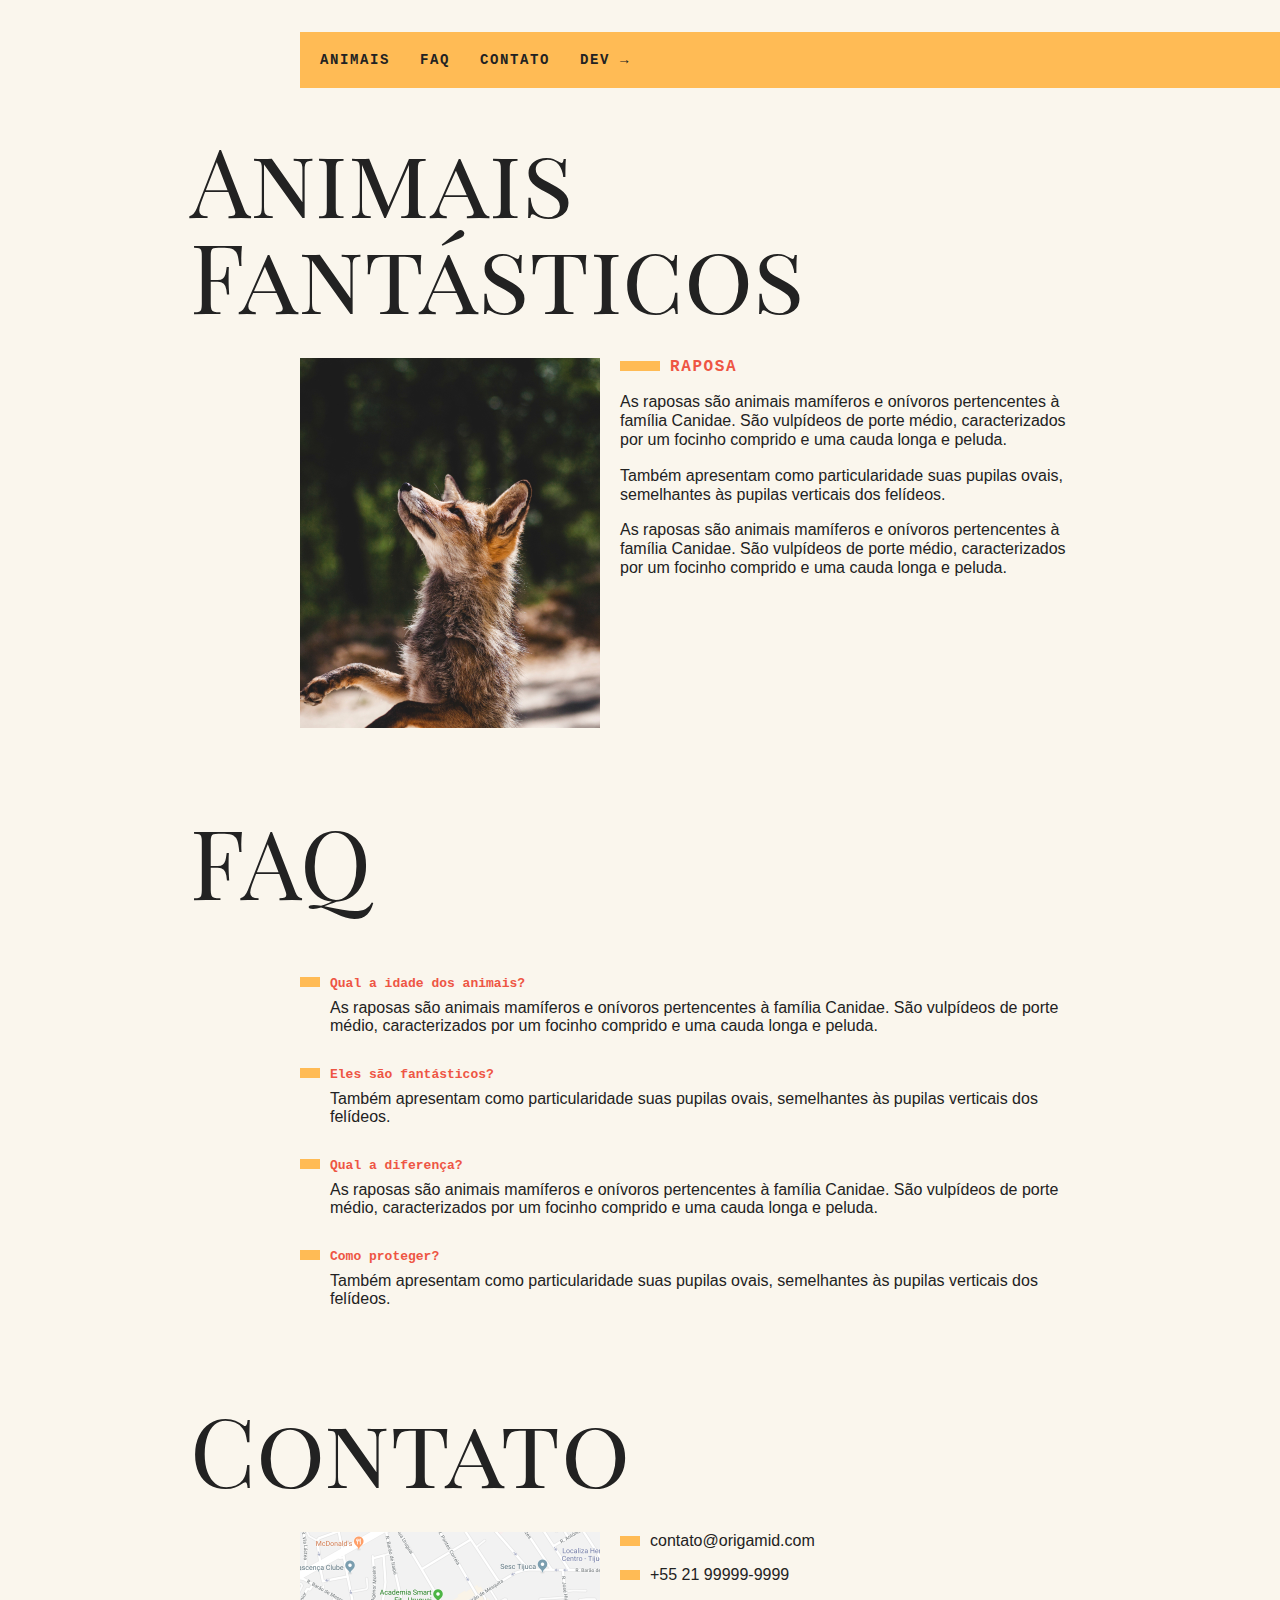
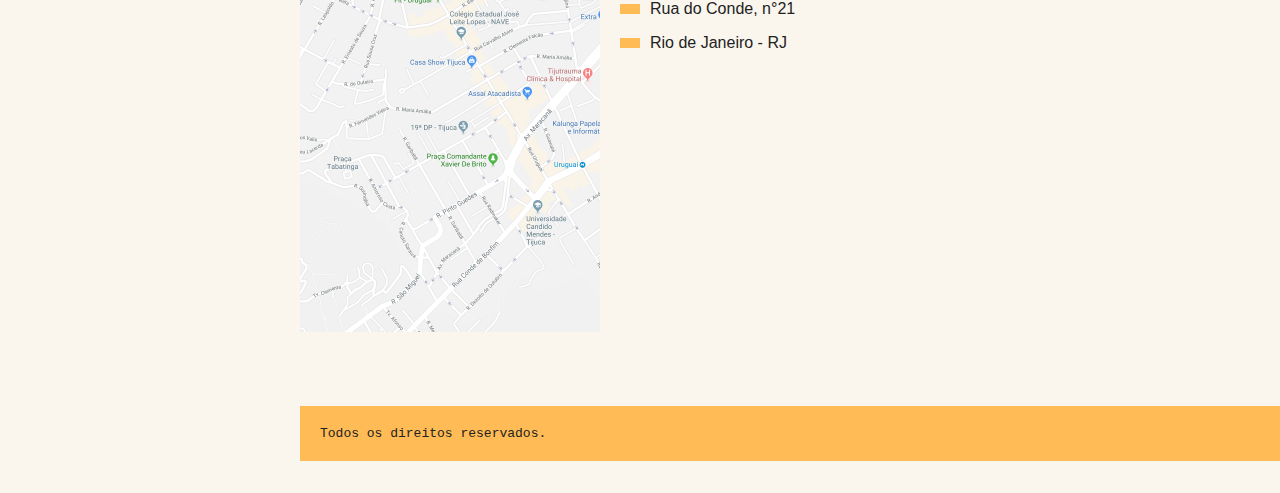
==== animais-fantasticos/index.html @ f32c7e7a "manipulação básica com JS no projeto e init de acessibilidade" ====
<!DOCTYPE html>
<html lang="en">

<head>
  <meta charset="UTF-8">
  <link rel="preconnect" href="https://fonts.googleapis.com">
  <link rel="preconnect" href="https://fonts.gstatic.com" crossorigin>

  <meta http-equiv="X-UA-Compatible" content="IE=edge">
  <meta name="viewport" content="width=device-width, initial-scale=1.0">
  <title>Animais Fantásticos</title>
  <link href="https://fonts.googleapis.com/css2?family=Playfair+Display+SC&display=swap" rel="stylesheet">
  <link rel="stylesheet" href="css/style.css">
  <script>
    document.documentElement.className += ' js'
  </script>
</head>

<body>
  <nav class="menu">
    <ul>
      <li><a href="#animais">Animais</a></li>
      <li><a href="#faq">FAQ</a></li>
      <li><a href="#contato">Contato</a></li>
      <li><a href="https://origamid.com/">Dev →</a></li>
    </ul>
  </nav>

  <section class="grid-section animais" id="animais">
    <h1 class="titulo">Animais Fantásticos</h1>
    <ul class="animais-lista js-tabmenu">
      <li><img src="img/imagem1.jpg"></li>
      <li><img src="img/imagem2.jpg"></li>
      <li><img src="img/imagem3.jpg"></li>
      <li><img src="img/imagem4.jpg"></li>
      <li><img src="img/imagem5.jpg"></li>
      <li><img src="img/imagem6.jpg"></li>
    </ul>

    <div class="animais-descricao js-tabcontent">
      <section>
        <h2>Raposa</h2>

        <p>As raposas são animais mamíferos e onívoros pertencentes à família Canidae. São vulpídeos de porte médio, caracterizados por um focinho comprido e uma cauda longa e peluda.</p>

        <p>Também apresentam como particularidade suas pupilas ovais, semelhantes às pupilas verticais dos felídeos.</p>

        <p>As raposas são animais mamíferos e onívoros pertencentes à família Canidae. São vulpídeos de porte médio, caracterizados por um focinho comprido e uma cauda longa e peluda.</p>
      </section>
      <section>
        <h2>Esquilo</h2>

        <p>As raposas são animais mamíferos e onívoros pertencentes à família Canidae. São vulpídeos de porte médio, caracterizados por um focinho comprido e uma cauda longa e peluda.</p>

        <p>Também apresentam como particularidade suas pupilas ovais, semelhantes às pupilas verticais dos felídeos.</p>

        <p>As raposas são animais mamíferos e onívoros pertencentes à família Canidae. São vulpídeos de porte médio, caracterizados por um focinho comprido e uma cauda longa e peluda.</p>
      </section>
      <section>
        <h2>Urso</h2>

        <p>As raposas são animais mamíferos e onívoros pertencentes à família Canidae. São vulpídeos de porte médio, caracterizados por um focinho comprido e uma cauda longa e peluda.</p>

        <p>Também apresentam como particularidade suas pupilas ovais, semelhantes às pupilas verticais dos felídeos.</p>

        <p>As raposas são animais mamíferos e onívoros pertencentes à família Canidae. São vulpídeos de porte médio, caracterizados por um focinho comprido e uma cauda longa e peluda.</p>
      </section>
      <section>
        <h2>Lobo</h2>

        <p>As raposas são animais mamíferos e onívoros pertencentes à família Canidae. São vulpídeos de porte médio, caracterizados por um focinho comprido e uma cauda longa e peluda.</p>

        <p>Também apresentam como particularidade suas pupilas ovais, semelhantes às pupilas verticais dos felídeos.</p>

        <p>As raposas são animais mamíferos e onívoros pertencentes à família Canidae. São vulpídeos de porte médio, caracterizados por um focinho comprido e uma cauda longa e peluda.</p>
      </section>
      <section>
        <h2>Macaco</h2>

        <p>As raposas são animais mamíferos e onívoros pertencentes à família Canidae. São vulpídeos de porte médio, caracterizados por um focinho comprido e uma cauda longa e peluda.</p>

        <p>Também apresentam como particularidade suas pupilas ovais, semelhantes às pupilas verticais dos felídeos.</p>

        <p>As raposas são animais mamíferos e onívoros pertencentes à família Canidae. São vulpídeos de porte médio, caracterizados por um focinho comprido e uma cauda longa e peluda.</p>
      </section>
      <section>
        <h2>Leão</h2>

        <p>As raposas são animais mamíferos e onívoros pertencentes à família Canidae. São vulpídeos de porte médio, caracterizados por um focinho comprido e uma cauda longa e peluda.</p>

        <p>Também apresentam como particularidade suas pupilas ovais, semelhantes às pupilas verticais dos felídeos.</p>

        <p>As raposas são animais mamíferos e onívoros pertencentes à família Canidae. São vulpídeos de porte médio, caracterizados por um focinho comprido e uma cauda longa e peluda.</p>
      </section>
    </div>

  </section>

  <section class="grid-section faq" id="faq">
    <h1 class="titulo">FAQ</h1>
    <dl class="faq-lista">
      <dt>Qual a idade dos animais?</dt>
      <dd>As raposas são animais mamíferos e onívoros pertencentes à família Canidae. São vulpídeos de porte médio, caracterizados por um focinho comprido e uma cauda longa e peluda.</dd>
      <dt>Eles são fantásticos?</dt>
      <dd>Também apresentam como particularidade suas pupilas ovais, semelhantes às pupilas verticais dos felídeos.</dd>
      <dt>Qual a diferença?</dt>
      <dd>As raposas são animais mamíferos e onívoros pertencentes à família Canidae. São vulpídeos de porte médio, caracterizados por um focinho comprido e uma cauda longa e peluda.
      </dd>
      <dt>Como proteger?</dt>
      <dd>Também apresentam como particularidade suas pupilas ovais, semelhantes às pupilas verticais dos felídeos.</dd>
    </dl>


  </section>

  <section class="grid-section contato" id="contato">
    <h1 class="titulo">Contato</h1>
    <div class="mapa">
      <img src="img/mapa.png">
    </div>
    <ul class="dados">
      <li>contato@origamid.com</li>
      <li>+55 21 99999-9999</li>
      <li>Rua do Conde, n°21</li>
      <li>Rio de Janeiro - RJ</li>
    </ul>
  </section>

  <footer class="copy">
    <p>Todos os direitos reservados.</p>
  </footer>
  <script src="script.js"></script>

  <!-- Scripts de exercicios -->
  <!-- <script src="../DOM-iniciante/02-selecao-elementos.js"></script> -->
  <!--  <script src="../DOM-iniciante/03-foreach-e-arrow-function.js"></script> -->
  <!-- <script src="../DOM-iniciante/04-classes-e-atributos-exercicio.js"></script>  -->
  <!-- <script src="../DOM-iniciante/05-dimensoes-e-distancias-exercicio.js"></script> -->
  <!-- <script src="../DOM-iniciante/06-eventos.js"></script> -->
  <!-- <script src="../DOM-iniciante/07-traversing-e-manipulacao.js"></script> -->
  <script src="../DOM-iniciante/08-tabmenu.js"></script>
</body>

</html>
---- animais-fantasticos/css/style.css ----
body,
h1,
h2,
h3,
ul,
li,
dd,
dt,
dl,
p {
  margin: 0;
  padding: 0;
}

img {
  display: block;
  max-width: 100%;
}

ul {
  list-style: none;
}

body {
  background-color: #faf6ed;
  color: #222;
  display: grid;
  grid-template-columns: 1fr 120px minmax(300px, 800px) 1fr;
}

.menu {
  grid-column: 3/-1;
  margin-top: 2rem;
  margin-bottom: 2rem;
  background-color: #fb5;
}

.menu ul {
  display: flex;
  flex-wrap: wrap;
  padding: 10px;
  gap: 10px;
}

.menu li a {
  display: block;
  padding: 10px;
  color: #222;
  text-decoration: none;
  font-family: monospace;
  font-weight: bold;
  text-transform: uppercase;
  font-size: 0.875rem;
  letter-spacing: 0.1rem;
}

.grid-section {
  grid-column: 2 / 4;
  width: 100%;
  box-sizing: border-box;
  padding: 10px;
  display: grid;
  grid-template-columns: 90px 300px 1fr;
  gap: 20px;
  margin-bottom: 4rem;
}

.titulo {
  font-family: "Playfair Display SC", Georgia, "Times New Roman", Times, serif;
  font-size: 6rem;
  line-height: 1;
  font-weight: 400;
  margin-bottom: 1rem;
  grid-column: 1/4;
}

.animais h2 {
  font-family: monospace;
  font-size: 1rem;
  text-transform: uppercase;
  letter-spacing: 0.1rem;
  margin-bottom: 1rem;
  color: #e54;
}

.animais h2::before {
  content: "";
  display: inline-block;
  width: 40px;
  height: 10px;
  margin-right: 10px;
  background-color: #fb5;
}

.animais p {
  font-family: Arial, Helvetica, sans-serif;
  line-height: 1.2;
  margin-bottom: 1rem;
}

.animais-lista {
  height: 370px;
  overflow-y: scroll;
  grid-column: 2;
}
.animais-lista li {
  cursor: pointer;
}

.animais-lista::-webkit-scrollbar {
  width: 18px;
}

.animais-lista::-webkit-scrollbar-thumb {
  background-color: #fb5;
  border-left: 4px solid #faf6ed;
  border-right: 4px solid #faf6ed;
}

.animais-lista::-webkit-scrollbar-track {
  background-color: #faf6ed;
}

.animais-descricao {
  grid-column: 3;
}

.animais-descricao section {
  margin-bottom: 3rem;
}

.faq-lista {
  grid-column: 2/4;
}

.faq-lista dt {
  font-family: monospace;
  font-weight: bold;
  margin-top: 2rem;
  margin-bottom: 0.5rem;
  color: #e54;
}

.faq-lista dt::before {
  content: "";
  display: inline-block;
  width: 20px;
  height: 10px;
  background-color: #fb5;
  margin-right: 10px;
}

.faq-lista dd {
  font-family: Arial, Helvetica, sans-serif;
  margin-bottom: 0.5rem;
  margin-left: 30px;
}

.mapa {
  grid-column: 2;
}

.dados {
  grid-column: 3;
}

.dados li {
  margin-bottom: 1rem;
  font-family: Arial, Helvetica, sans-serif;
}

.dados li::before {
  content: "";
  display: inline-block;
  width: 20px;
  height: 10px;
  background-color: #fb5;
  margin-right: 10px;
}

.copy {
  grid-column: 3/5;
  margin-bottom: 2rem;
  background-color: #fb5;
}

.copy p {
  padding: 20px;
  font-family: monospace;
}

@media (width < 700px) {
  body {
    grid-template-columns: 1fr;
  }
  .menu,
  .grid-section,
  .copy {
    grid-column: 1;
  }

  .grid-section {
    grid-template-columns: 100px 1fr;
    gap: 10px;
  }
  .animais-lista {
    grid-column: 1;
  }

  .faq-lista,
  .dados,
  .mapa {
    grid-column: 1/3;
  }
  .grid-section h1 {
    font-size: 3rem;
  }
  .menu {
    margin-top: 0px;
  }
  .copy {
    margin-bottom: 0px;
  }
}

.js .js-tabcontent section {
  display: none;
}

.js-tabcontent section.ativo {
  display: block;
  animation: show 0.5s forwards;
}

@keyframes show {
  0% {
    opacity: 0;
    transform: translate3d(-30px, 0, 0);
  }
  100% {
    opacity: 1;
    transform: translate3d(0, 0, 0);
  }
}
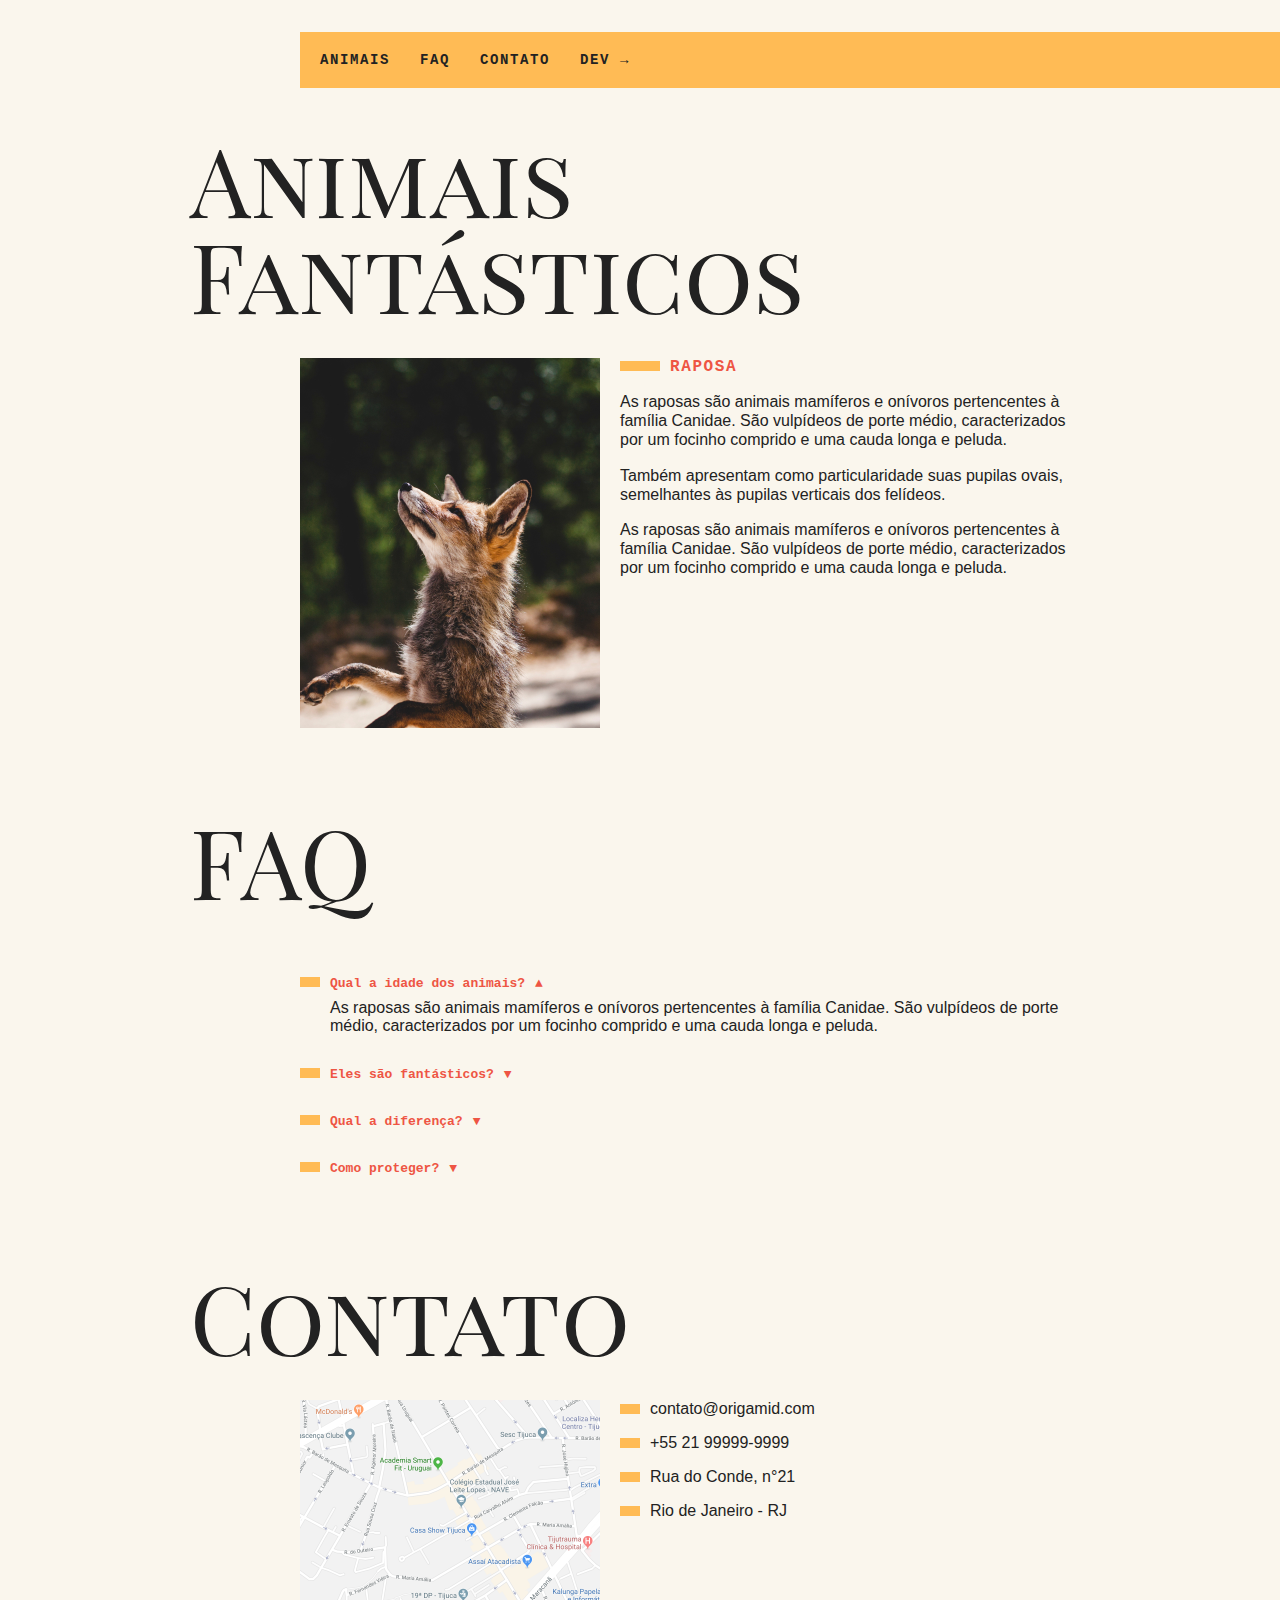
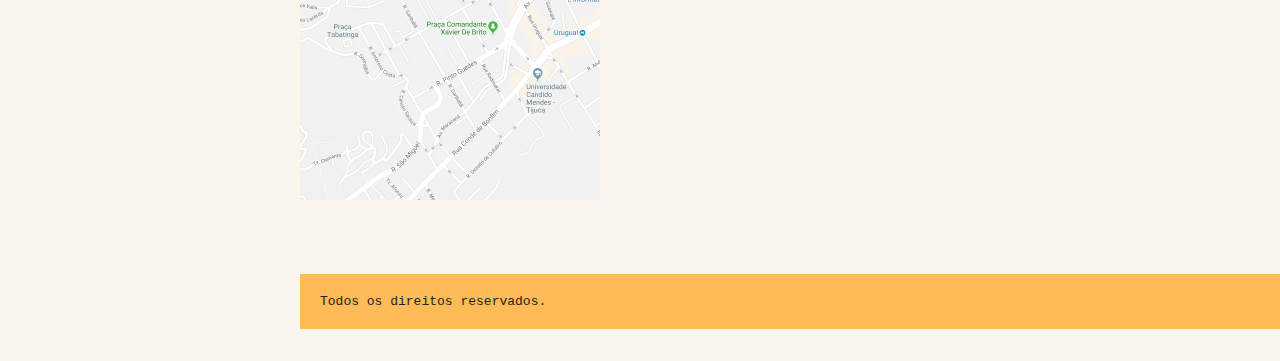
==== commit e90536c9: "accordion inserido no site projeto" ====
--- a/animais-fantasticos/index.html
+++ b/animais-fantasticos/index.html
@@ -98,7 +98,7 @@
 
   <section class="grid-section faq" id="faq">
     <h1 class="titulo">FAQ</h1>
-    <dl class="faq-lista">
+    <dl class="faq-lista js-accordion">
       <dt>Qual a idade dos animais?</dt>
       <dd>As raposas são animais mamíferos e onívoros pertencentes à família Canidae. São vulpídeos de porte médio, caracterizados por um focinho comprido e uma cauda longa e peluda.</dd>
       <dt>Eles são fantásticos?</dt>
--- a/animais-fantasticos/css/style.css
+++ b/animais-fantasticos/css/style.css
@@ -139,6 +139,7 @@
   margin-top: 2rem;
   margin-bottom: 0.5rem;
   color: #e54;
+  cursor: pointer;
 }
 
 .faq-lista dt::before {
@@ -242,3 +243,32 @@
     transform: translate3d(0, 0, 0);
   }
 }
+
+.js .js-accordion dd {
+  display: none;
+}
+
+.js-accordion dd.ativo {
+  display: block;
+  animation: slideDown 0.5s;
+}
+
+.js-accordion dt::after {
+  content: "▼";
+  margin-left: 10px;
+}
+
+.js-accordion dt.ativo::after {
+  content: "▲";
+}
+
+@keyframes slideDown {
+  from {
+    opacity: 0;
+    max-height: 0;
+  }
+  to {
+    opacity: 1;
+    max-height: 200px;
+  }
+}
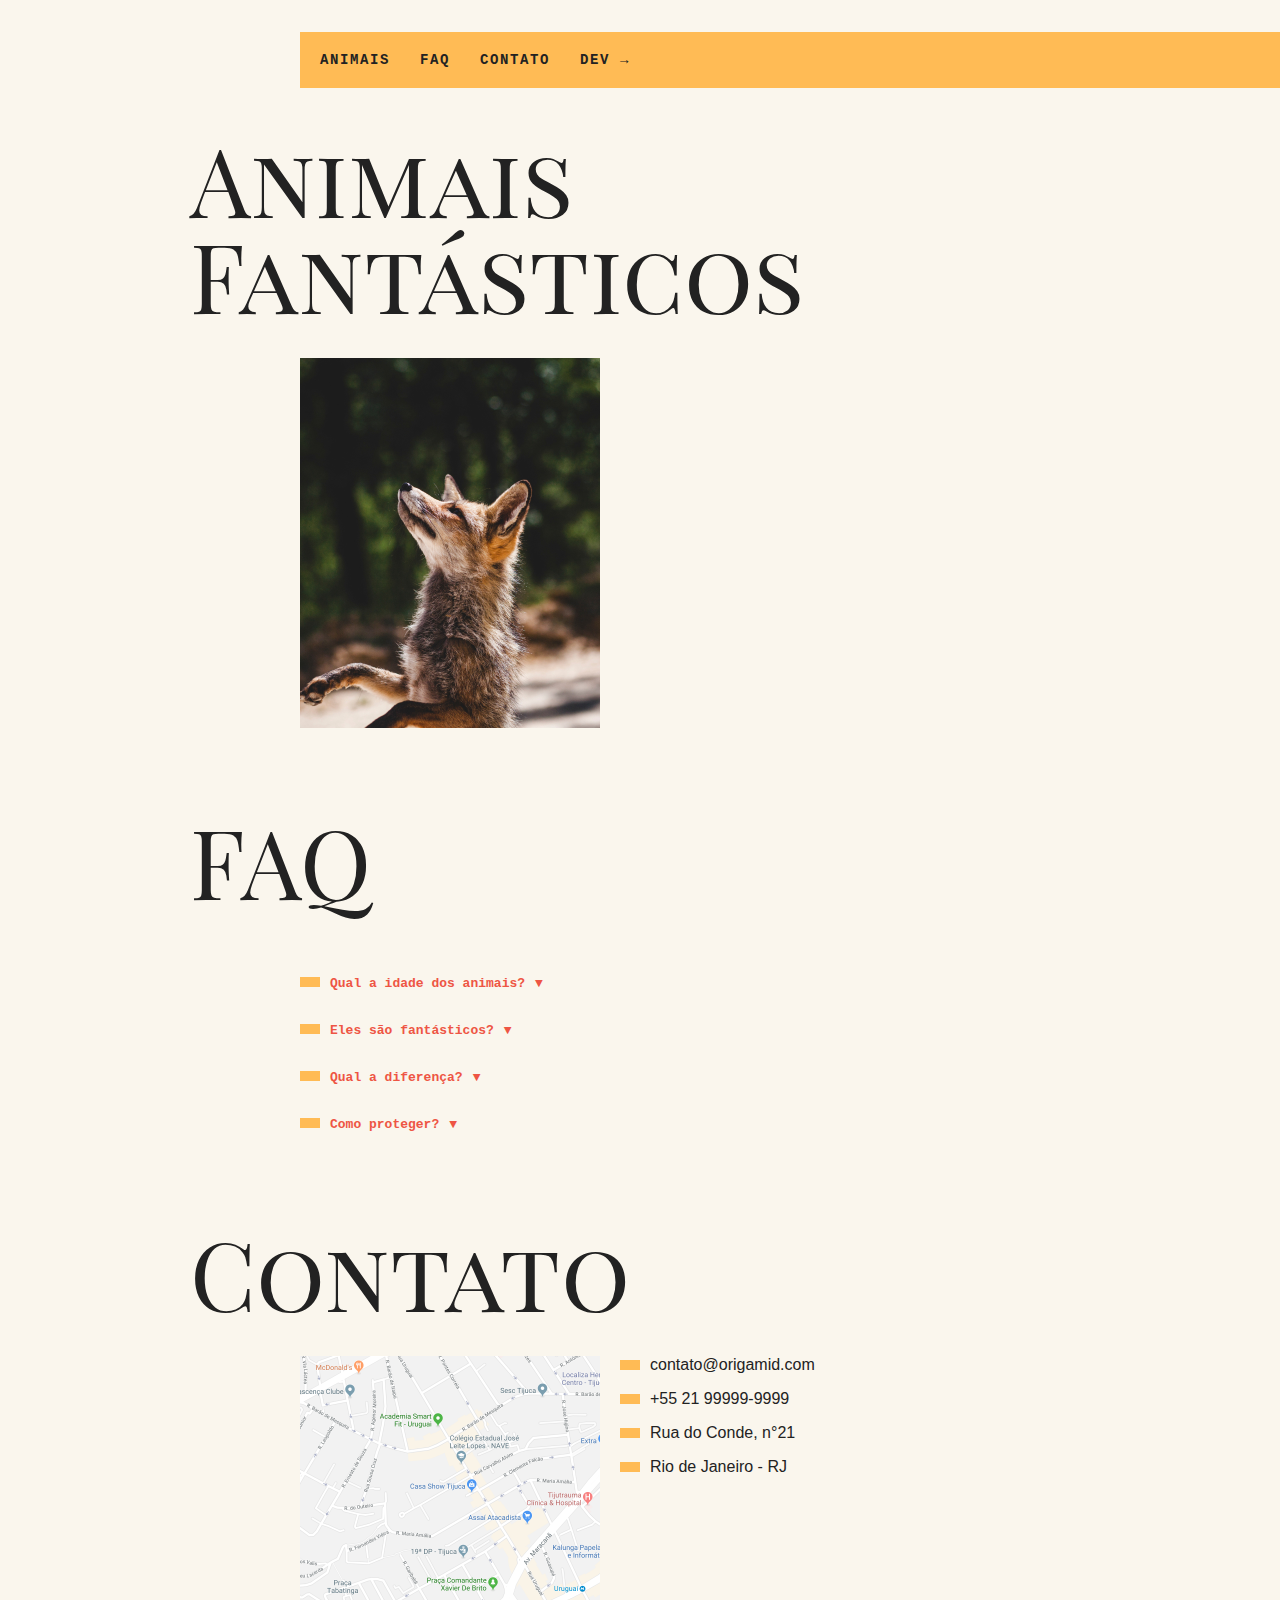
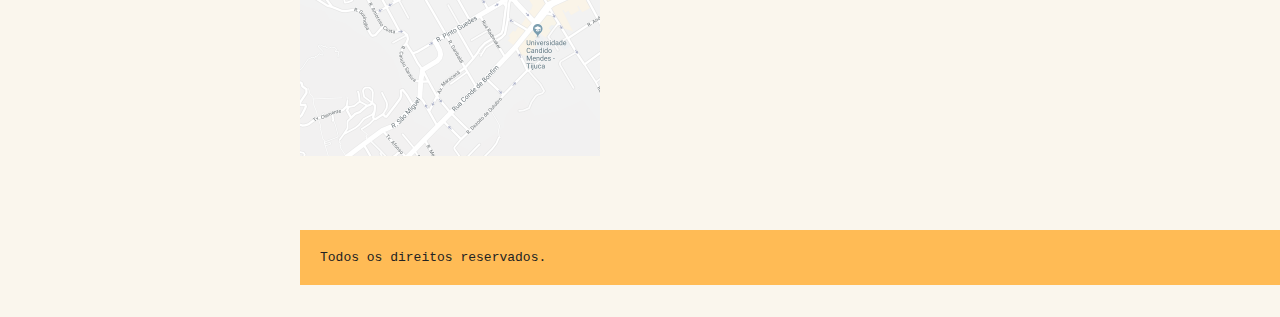
==== commit 9385256c: "animacao de scroll no projeto site" ====
--- a/animais-fantasticos/index.html
+++ b/animais-fantasticos/index.html
@@ -17,7 +17,7 @@
 </head>
 
 <body>
-  <nav class="menu">
+  <nav class="menu js-menu">
     <ul>
       <li><a href="#animais">Animais</a></li>
       <li><a href="#faq">FAQ</a></li>
@@ -138,7 +138,8 @@
   <!-- <script src="../DOM-iniciante/05-dimensoes-e-distancias-exercicio.js"></script> -->
   <!-- <script src="../DOM-iniciante/06-eventos.js"></script> -->
   <!-- <script src="../DOM-iniciante/07-traversing-e-manipulacao.js"></script> -->
-  <script src="../DOM-iniciante/08-tabmenu.js"></script>
+  <!-- <script src="../DOM-iniciante/08-tabmenu.js"></script> -->
+  <script src="../DOM-iniciante/09-scroll-suave-interno.js"></script>
 </body>
 
 </html>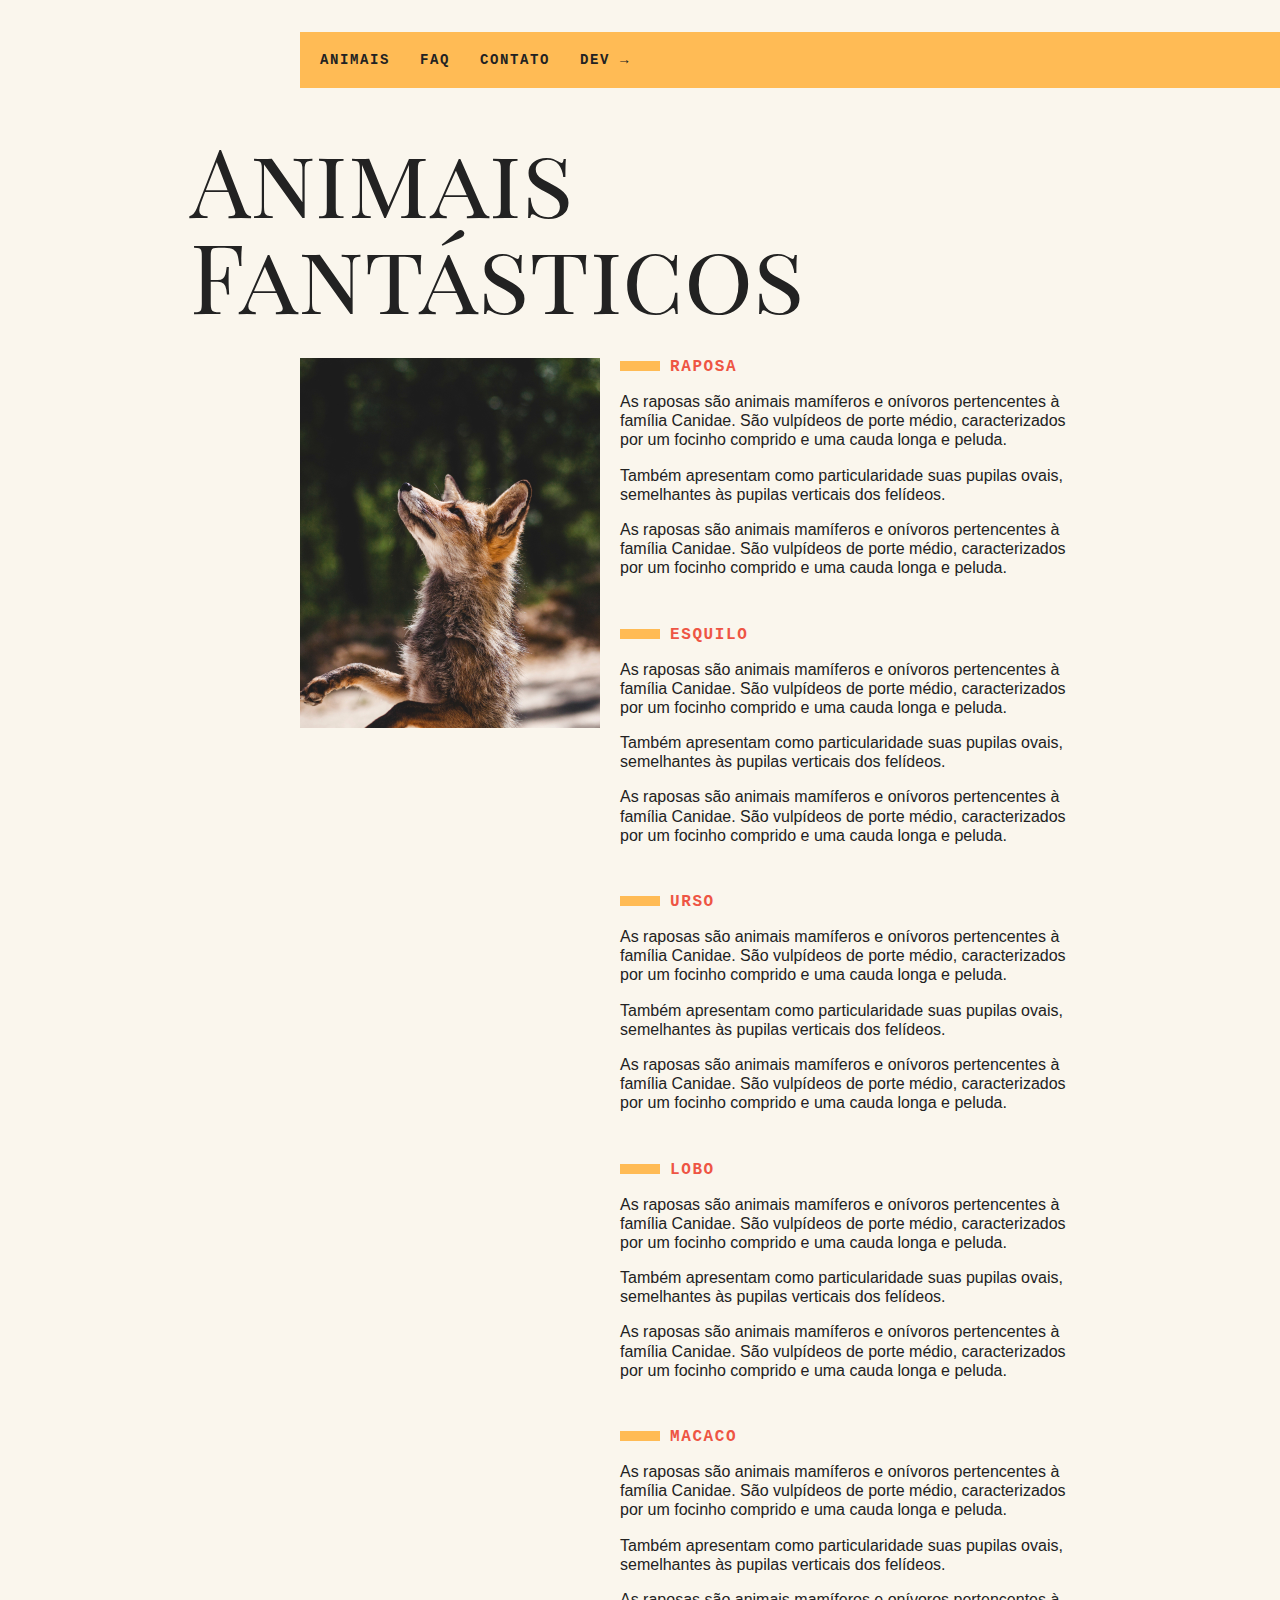
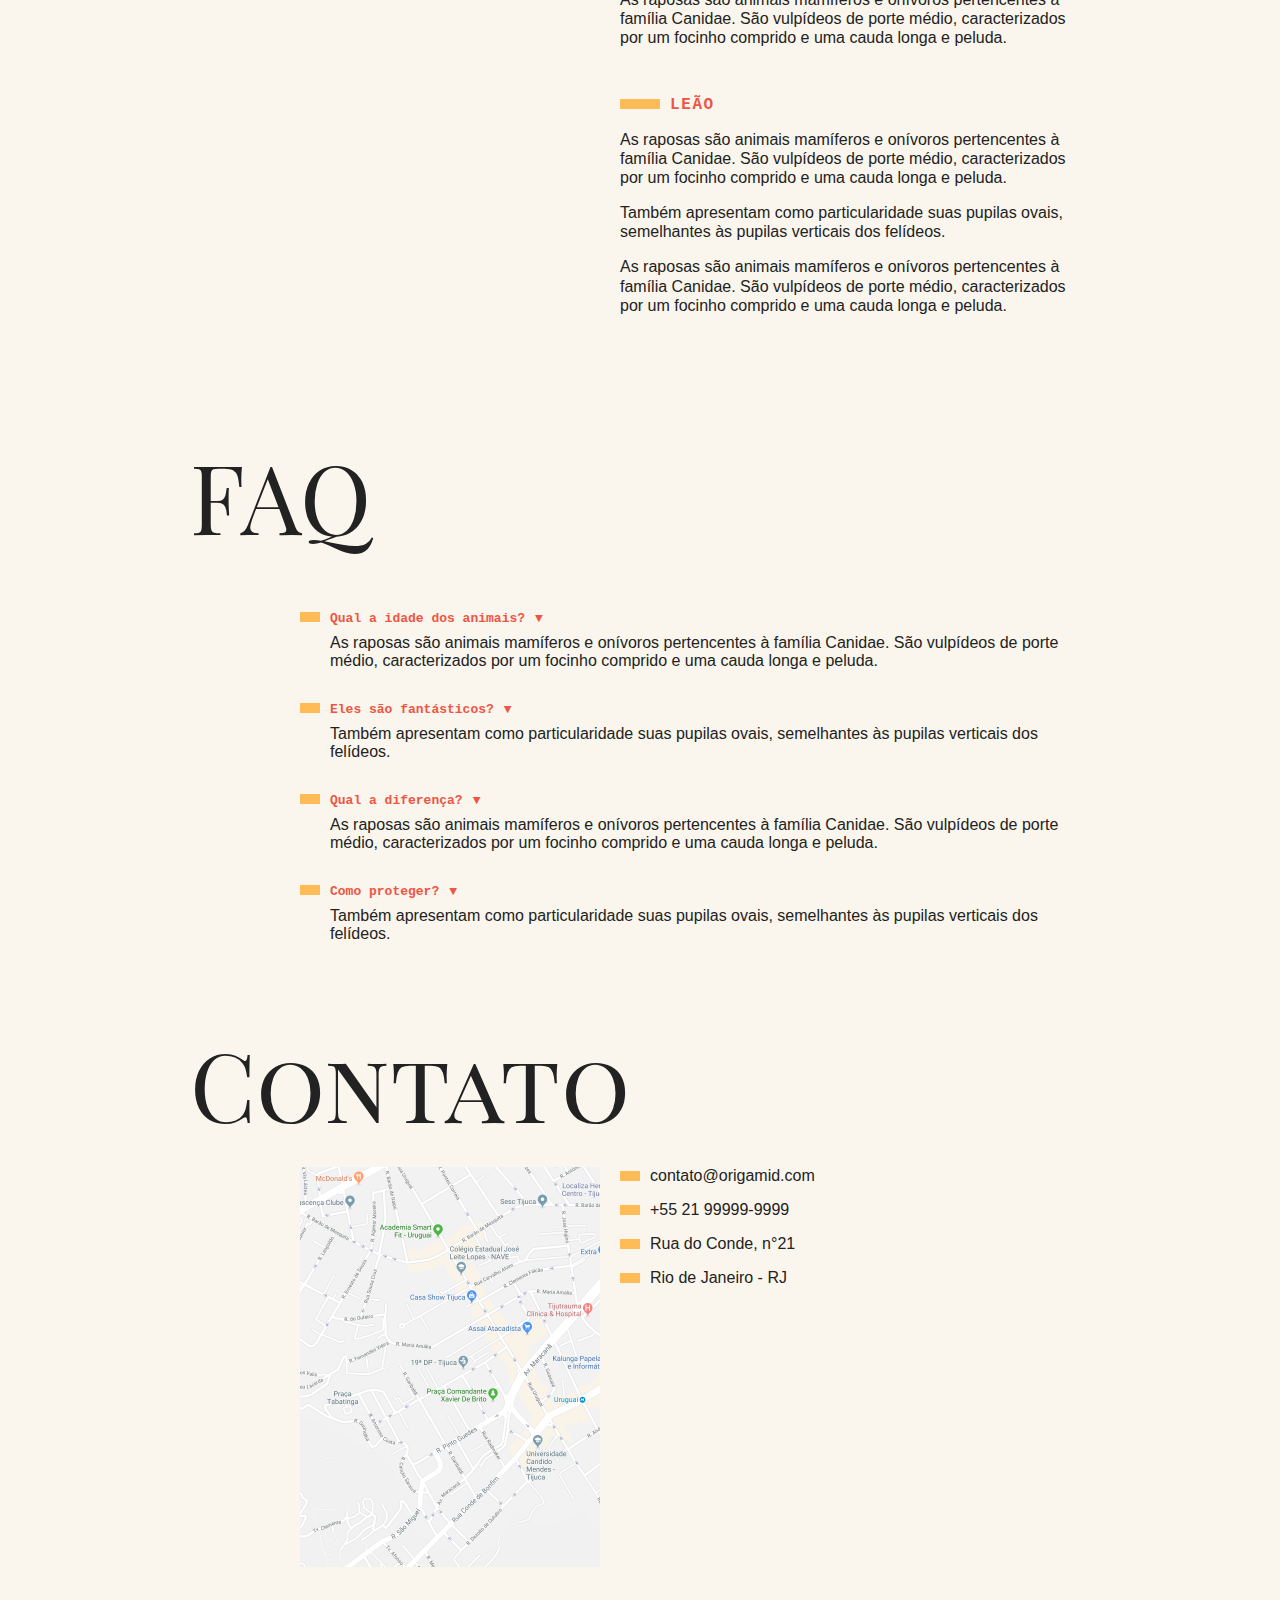
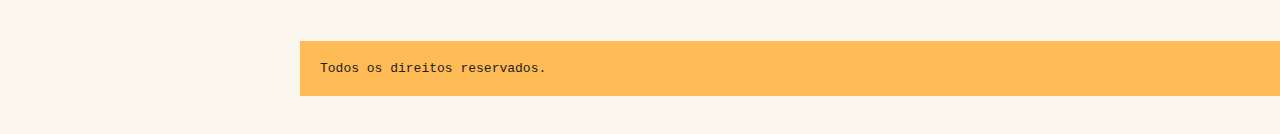
==== commit 6b74744a: "objetos init" ====
--- a/animais-fantasticos/index.html
+++ b/animais-fantasticos/index.html
@@ -26,7 +26,7 @@
     </ul>
   </nav>
 
-  <section class="grid-section animais" id="animais">
+  <section class="grid-section animais js-scroll" id="animais">
     <h1 class="titulo">Animais Fantásticos</h1>
     <ul class="animais-lista js-tabmenu">
       <li><img src="img/imagem1.jpg"></li>
@@ -96,7 +96,7 @@
 
   </section>
 
-  <section class="grid-section faq" id="faq">
+  <section class="grid-section faq js-scroll" id="faq">
     <h1 class="titulo">FAQ</h1>
     <dl class="faq-lista js-accordion">
       <dt>Qual a idade dos animais?</dt>
@@ -113,7 +113,7 @@
 
   </section>
 
-  <section class="grid-section contato" id="contato">
+  <section class="grid-section contato js-scroll" id="contato">
     <h1 class="titulo">Contato</h1>
     <div class="mapa">
       <img src="img/mapa.png">
@@ -139,7 +139,9 @@
   <!-- <script src="../DOM-iniciante/06-eventos.js"></script> -->
   <!-- <script src="../DOM-iniciante/07-traversing-e-manipulacao.js"></script> -->
   <!-- <script src="../DOM-iniciante/08-tabmenu.js"></script> -->
-  <script src="../DOM-iniciante/09-scroll-suave-interno.js"></script>
+  <!-- <script src="../DOM-iniciante/09-scroll-suave-interno.js"></script> -->
+  <!-- <script src="../DOM-iniciante/10-animacao-ao-scroll.js"></script> -->
+  <script src="../objetos/01-constructor-function.js"></script>
 </body>
 
 </html>--- a/animais-fantasticos/css/style.css
+++ b/animais-fantasticos/css/style.css
@@ -224,9 +224,9 @@
   }
 }
 
-.js .js-tabcontent section {
+/* .js .js-tabcontent section {
   display: none;
-}
+} */
 
 .js-tabcontent section.ativo {
   display: block;
@@ -244,9 +244,9 @@
   }
 }
 
-.js .js-accordion dd {
+/* .js .js-accordion dd {
   display: none;
-}
+} */
 
 .js-accordion dd.ativo {
   display: block;
@@ -272,3 +272,15 @@
     max-height: 200px;
   }
 }
+
+/* .js .js-scroll {
+  opacity: 0;
+  transform: translate3d(-30px, 0, 0);
+  transition: 0.3s;
+} */
+
+.js .js-scroll.ativo {
+  opacity: 1;
+  transition: 0.3s;
+  transform: translate3d(0, 0, 0);
+}
